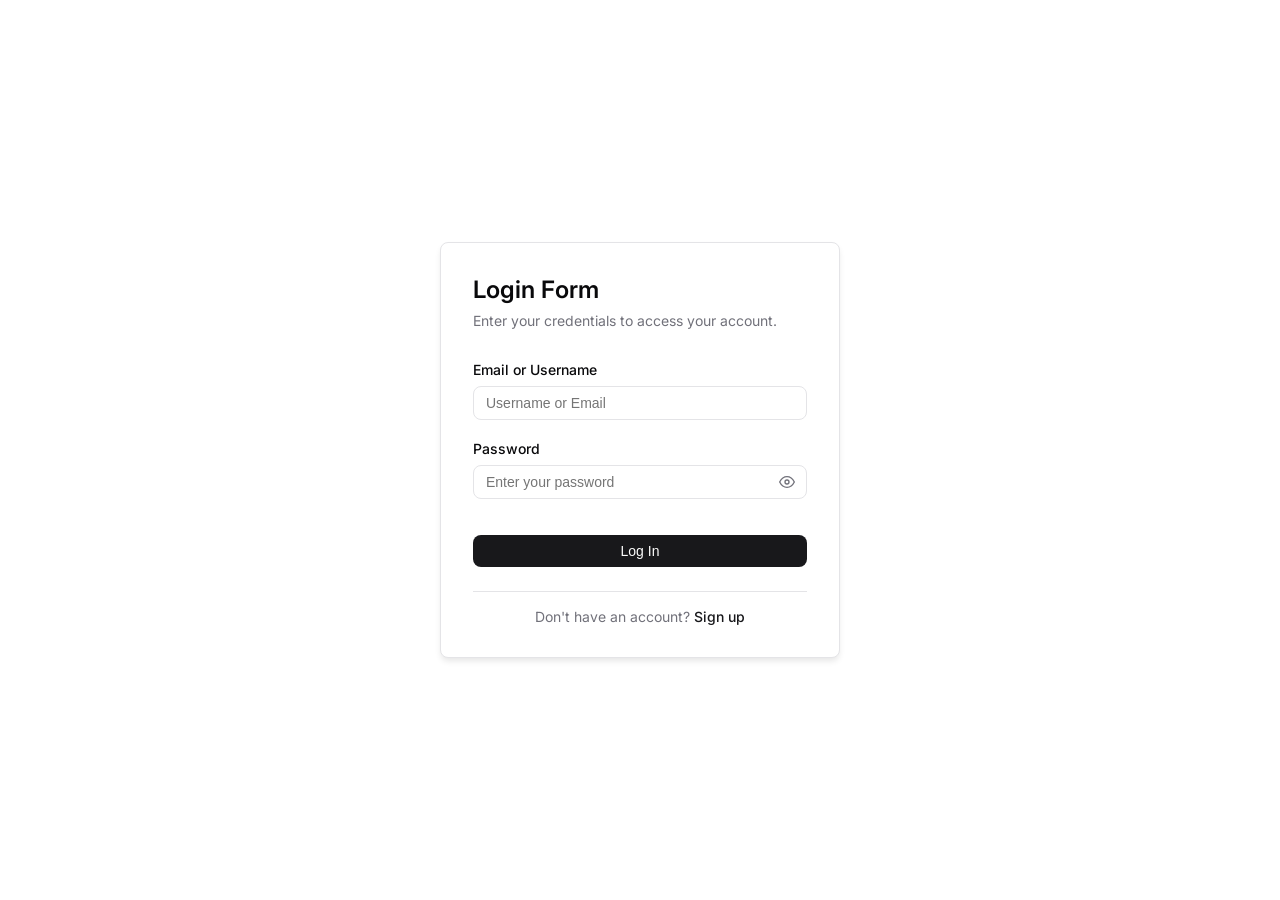
==== profile.html @ 7d37ddfc "login and signup system" ====
<!DOCTYPE html>
<html lang="en">
<head>
    <meta charset="UTF-8">
    <meta name="viewport" content="width=device-width, initial-scale=1.0">
    <title>User Profile</title>
    <link rel="stylesheet" href="style.css">
    <link rel="preconnect" href="https://fonts.googleapis.com">
    <link rel="preconnect" href="https://fonts.gstatic.com" crossorigin>
    <link href="https://fonts.googleapis.com/css2?family=Inter:wght@400;500;600&display=swap" rel="stylesheet">
</head>
<body>
    <main class="card" id="profile-card">
        <h1>User Profile</h1>
        <p class="subtitle">Your account information.</p>
        
        <div id="dashboard-content" class="dashboard-info">
            <div class="info-row">
                <span class="label">Name</span>
                <span id="user-name" class="value">—</span>
            </div>
            <div class="info-row">
                <span class="label">Username</span>
                <span id="user-uname" class="value">—</span>
            </div>
            <div class="info-row">
                <span class="label">Email</span>
                <span id="user-email" class="value">—</span>
            </div>
        </div>

        <button type="button" id="logout-btn">Log Out</button>
    </main>

    <script src="script.js"></script>
</body>
</html>
<!-- Author: Subash Praveen Github: 1ofx9 -->
---- style.css ----
:root {
	--background: 0 0% 100%;
	--foreground: 240 10% 4%;
	--card: 0 0% 100%;
	--primary: 240 6% 10%;
	--primary-foreground: 0 0% 98%;
	--muted: 240 5% 96%;
	--muted-foreground: 240 4% 46%;
	--destructive: 0 84% 60%;
	--border: 240 6% 90%;
	--input: 240 6% 90%;
	--ring: 240 6% 10%;
	--radius: 0.5rem;
}

* {
	box-sizing: border-box;
	margin: 0;
	padding: 0;
}

body {
	font-family: "Inter", sans-serif;
	background-color: hsl(var(--background));
	color: hsl(var(--foreground));
	display: flex;
	justify-content: center;
	align-items: center;
	min-height: 100vh;
}

.card {
	width: 100%;
	max-width: 400px;
	background-color: hsl(var(--card));
	border: 1px solid hsl(var(--border));
	border-radius: var(--radius);
	padding: 2rem;
	box-shadow: 0 4px 6px -1px rgb(0 0 0 / 0.1);
	animation: slideUp 0.25s ease-out;
}

#signup-card {
	max-width: 500px;
}

@keyframes slideUp {
	from {
		opacity: 0;
		transform: translateY(20px);
	}
	to {
		opacity: 1;
		transform: translateY(0);
	}
}

h1 {
	font-size: 1.5rem;
	font-weight: 600;
	margin-bottom: 0.5rem;
}

.subtitle {
	color: hsl(var(--muted-foreground));
	font-size: 0.875rem;
	margin-bottom: 2rem;
}

.form-group {
	margin-bottom: 1.25rem;
}

.form-row {
	display: flex;
	gap: 1rem;
	width: 100%;
}

.form-row .form-group {
	flex: 1;
}

label {
	display: block;
	font-size: 0.875rem;
	font-weight: 500;
	margin-bottom: 0.5rem;
}

input {
	width: 100%;
	padding: 0.5rem 0.75rem;
	background-color: transparent;
	border: 1px solid hsl(var(--input));
	border-radius: var(--radius);
	color: inherit;
	font-size: 0.875rem;
}

input:focus {
	outline: none;
	border-color: hsl(var(--ring));
	box-shadow: 0 0 0 2px hsla(var(--ring), 0.2);
}

input.error {
	border-color: hsl(var(--destructive));
}

.error-message {
	color: hsl(var(--destructive));
	font-size: 0.75rem;
	margin-top: 0.25rem;
}

button {
	width: 100%;
	padding: 0.5rem 1rem;
	background-color: hsl(var(--primary));
	color: hsl(var(--primary-foreground));
	border: none;
	border-radius: var(--radius);
	font-size: 0.875rem;
	font-weight: 500;
	cursor: pointer;
	transition: opacity 0.2s;
}

.submit-btn {
	margin-top: 1rem;
}

#logout-btn {
	margin-top: 2rem;
}

button:hover {
	opacity: 0.9;
}

.success-toast {
	position: fixed;
	top: 2rem;
	right: 2rem;
	background-color: hsl(var(--primary));
	color: hsl(var(--primary-foreground));
	padding: 1rem 1.5rem;
	border-radius: var(--radius);
	transform: translateX(120%);
	transition: transform 0.3s ease;
	z-index: 100;
}

.success-toast.show {
	transform: translateX(0);
}

.card-footer {
	margin-top: 1.5rem;
	padding-top: 1rem;
	border-top: 1px solid hsl(var(--border));
	text-align: center;
}

.card-footer p {
	font-size: 0.875rem;
	color: hsl(var(--muted-foreground));
}

.card-footer a {
	color: hsl(var(--primary));
	text-decoration: none;
	font-weight: 500;
}

.password-wrapper {
	position: relative;
	display: flex;
	align-items: center;
}

.password-wrapper input {
	padding-right: 2.5rem;
}

.password-toggle {
	position: absolute;
	right: 0.75rem;
	top: 50%;
	transform: translateY(-50%);
	background: none;
	border: none;
	padding: 0;
	color: hsl(var(--muted-foreground));
	cursor: pointer;
	line-height: 0;
	display: flex;
	justify-content: end;
	width: fit-content;
}

.password-toggle:hover {
	color: hsl(var(--foreground));
}

.dashboard-info {
	margin: 1.5rem 0;
	padding: 1rem;
	background-color: hsl(var(--muted));
	border-radius: var(--radius);
	border: 1px solid hsl(var(--border));
}

.info-row {
	display: flex;
	justify-content: space-between;
	padding: 0.5rem 0;
}

.info-row:not(:last-child) {
	border-bottom: 1px solid hsla(var(--border), 0.5);
}

.info-row .label {
	font-size: 0.875rem;
	color: hsl(var(--muted-foreground));
}

.info-row .value {
	font-size: 0.875rem;
	font-weight: 600;
}

#signup-link:hover,
#login-link:hover {
	text-decoration: underline;
}
/* Author: Subash Praveen Github: 1ofx9 */
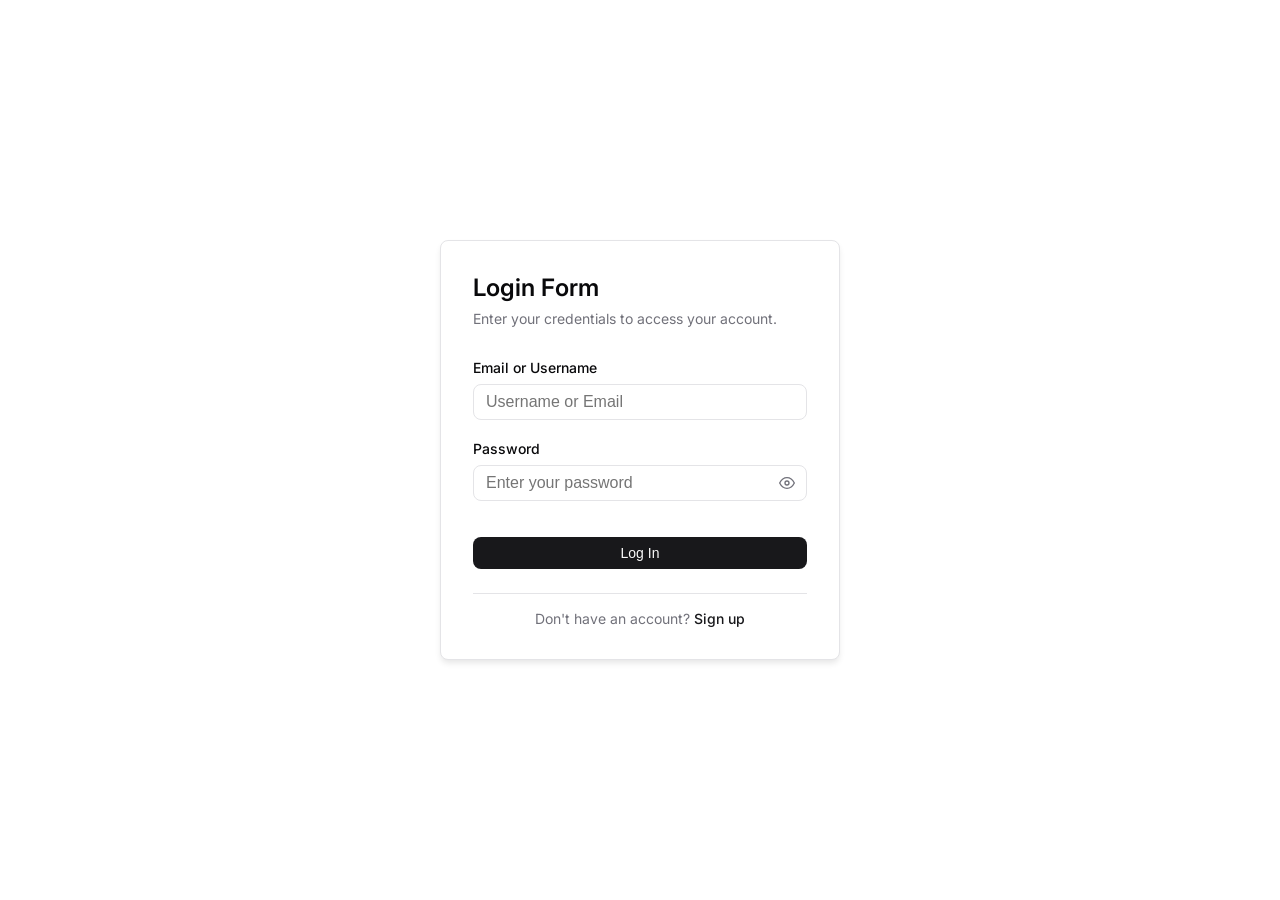
==== commit 7244281f: "feat: now mobile responsive" ====
--- a/profile.html
+++ b/profile.html
@@ -36,4 +36,3 @@
 </body>
 </html>
 <!-- Author: Subash Praveen Github: 1ofx9 -->
- 
--- a/style.css
+++ b/style.css
@@ -27,6 +27,7 @@
 	justify-content: center;
 	align-items: center;
 	min-height: 100vh;
+	padding: 1rem;
 }
 
 .card {
@@ -95,7 +96,7 @@
 	border: 1px solid hsl(var(--input));
 	border-radius: var(--radius);
 	color: inherit;
-	font-size: 0.875rem;
+	font-size: 16px; /* 16px prevents iOS auto-zoom */
 }
 
 input:focus {
@@ -236,4 +237,20 @@
 #login-link:hover {
 	text-decoration: underline;
 }
+
+@media (max-width: 640px) {
+	.card {
+		padding: 1.5rem;
+	}
+
+	h1 {
+		font-size: 1.5rem;
+	}
+
+	.form-row {
+		flex-direction: column;
+		gap: 0;
+	}
+}
+
 /* Author: Subash Praveen Github: 1ofx9 */
